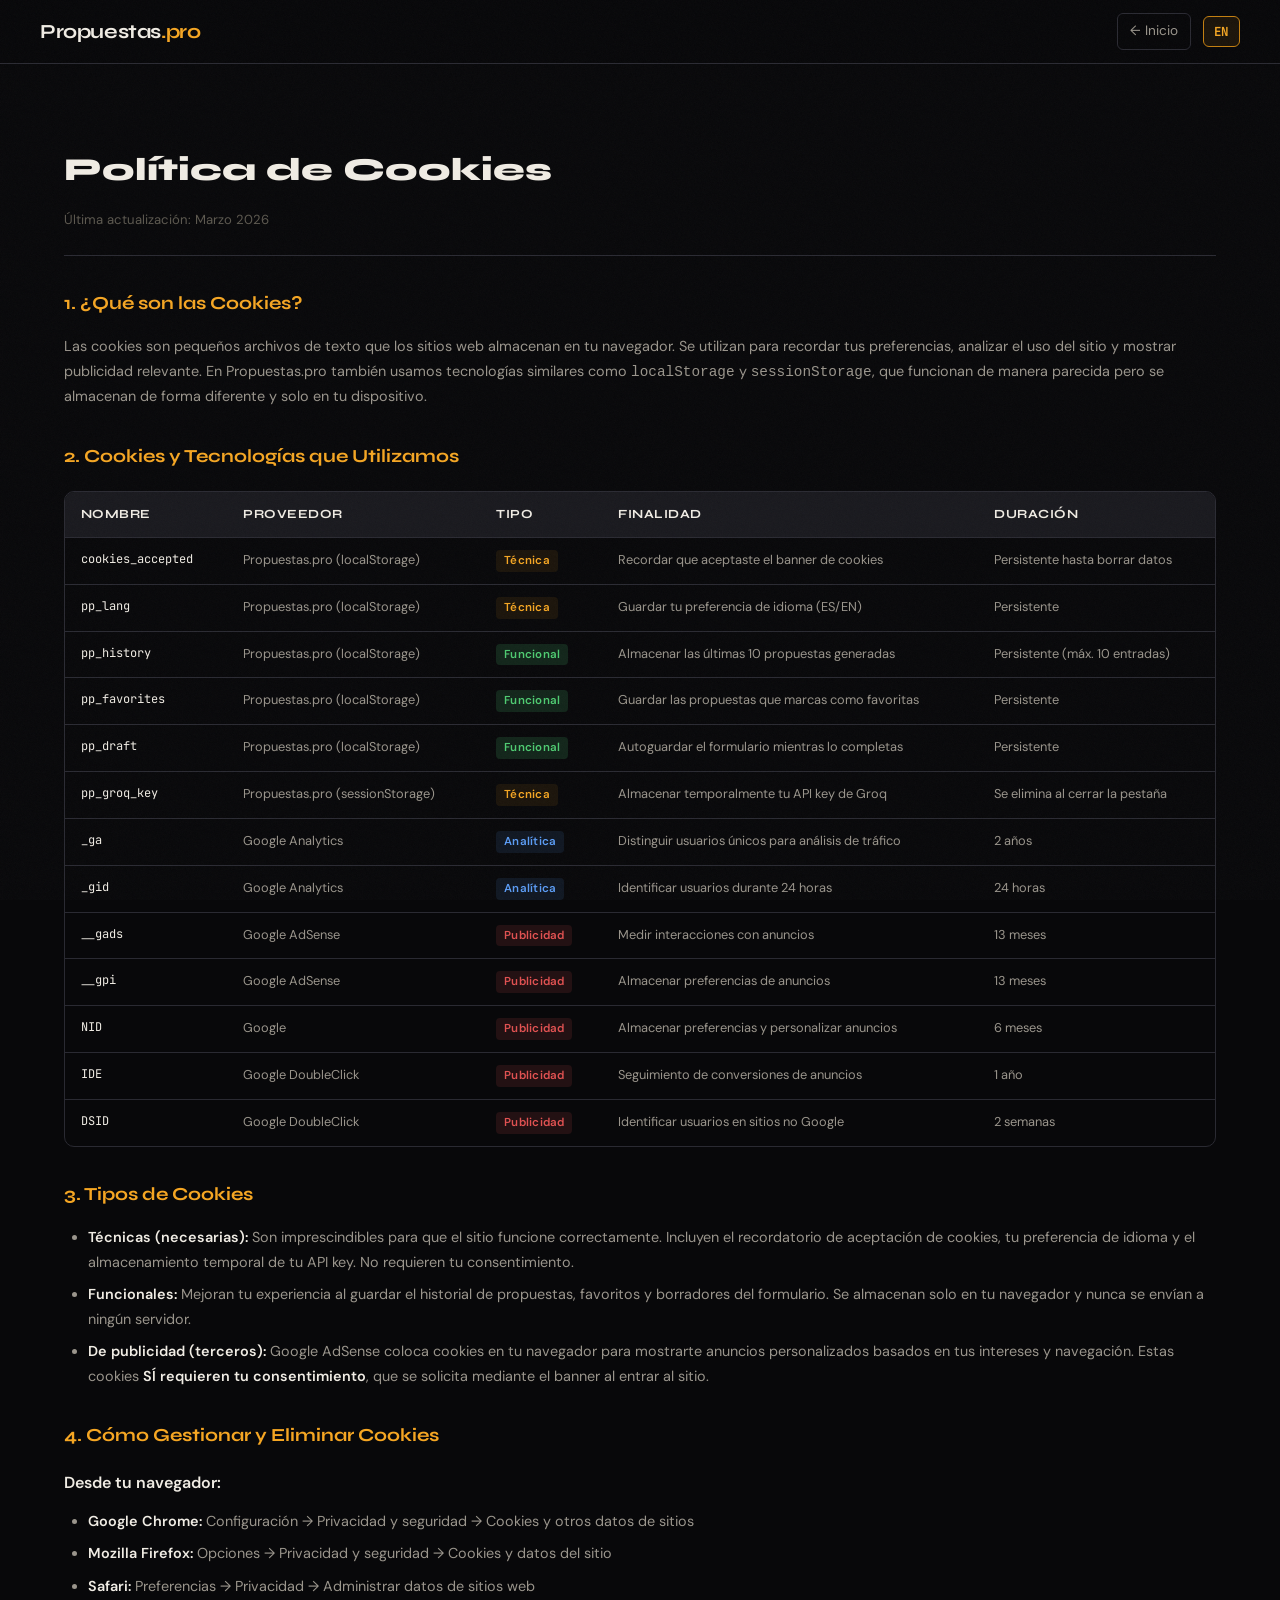
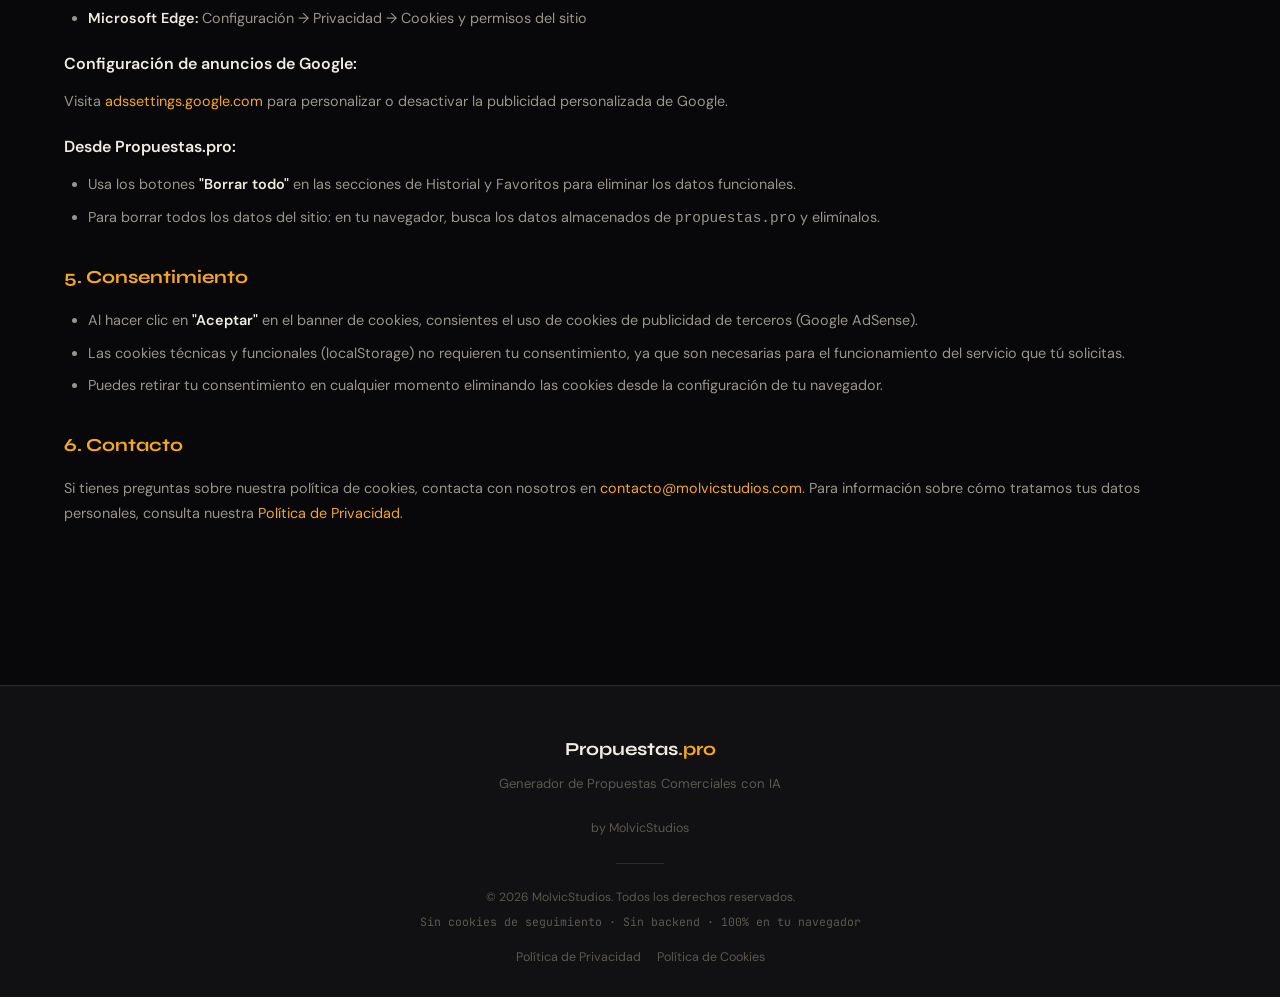
==== cookies.html @ a7666647 "feat: add AdSense, cookie banner, privacy & cookies pages - index.html: add cookie banner HTML + foo" ====
<!DOCTYPE html>
<html lang="es">
<head>
  <meta charset="UTF-8">
  <meta name="viewport" content="width=device-width, initial-scale=1.0">
  <title>Política de Cookies — Propuestas.pro</title>
  <meta name="description" content="Política de Cookies de Propuestas.pro. Información detallada sobre las cookies propias y de terceros que utilizamos.">
  <meta name="robots" content="noindex, follow">
  <meta name="google-adsense-account" content="ca-pub-1513893788851225">
  <link rel="canonical" href="https://propuestas.pro/cookies.html">

  <!-- Open Graph -->
  <meta property="og:type" content="website">
  <meta property="og:title" content="Política de Cookies — Propuestas.pro">
  <meta property="og:site_name" content="Propuestas.pro by MolvicStudios">

  <!-- Theme -->
  <meta name="theme-color" content="#08080a">

  <!-- Google Fonts -->
  <link rel="preconnect" href="https://fonts.googleapis.com">
  <link rel="preconnect" href="https://fonts.gstatic.com" crossorigin>
  <link href="https://fonts.googleapis.com/css2?family=Syne:wght@600;700;800&family=DM+Sans:wght@400;500;600;700&family=JetBrains+Mono:wght@400;500;700&display=swap" rel="stylesheet">

  <!-- Stylesheet (same as index.html) -->
  <link rel="stylesheet" href="css/styles.css">
</head>
<body>

  <!-- ── NAVBAR ─────────────────────────────────────────────────────────── -->
  <header>
    <nav class="navbar navbar--simple" role="navigation" aria-label="Navegación">
      <div class="navbar__inner">
        <a href="/" class="navbar__brand" aria-label="Propuestas.pro — Inicio">
          <span class="navbar__logo">Propuestas<span>.pro</span></span>
        </a>
        <div class="navbar__actions">
          <a href="index.html" class="btn-nav-home" id="nav-home-link">← Inicio</a>
          <button class="btn-lang" id="btn-lang-legal" onclick="toggleLang()">EN</button>
        </div>
      </div>
    </nav>
  </header>

  <!-- ── CONTENT ────────────────────────────────────────────────────────── -->
  <main>
    <div class="container">

      <!-- ═══ ESPAÑOL ═══════════════════════════════════════════════════ -->
      <section class="legal-page" id="content-es">

        <h1>Política de Cookies</h1>
        <p class="legal-updated">Última actualización: Marzo 2026</p>

        <h2>1. ¿Qué son las Cookies?</h2>
        <p>
          Las cookies son pequeños archivos de texto que los sitios web almacenan en tu navegador.
          Se utilizan para recordar tus preferencias, analizar el uso del sitio y mostrar publicidad relevante.
          En Propuestas.pro también usamos tecnologías similares como <code>localStorage</code> y <code>sessionStorage</code>,
          que funcionan de manera parecida pero se almacenan de forma diferente y solo en tu dispositivo.
        </p>

        <h2>2. Cookies y Tecnologías que Utilizamos</h2>

        <div class="legal-table-wrap">
          <table class="legal-table">
            <thead>
              <tr>
                <th>Nombre</th>
                <th>Proveedor</th>
                <th>Tipo</th>
                <th>Finalidad</th>
                <th>Duración</th>
              </tr>
            </thead>
            <tbody>
              <tr>
                <td>cookies_accepted</td>
                <td>Propuestas.pro (localStorage)</td>
                <td><span class="legal-badge technical">Técnica</span></td>
                <td>Recordar que aceptaste el banner de cookies</td>
                <td>Persistente hasta borrar datos</td>
              </tr>
              <tr>
                <td>pp_lang</td>
                <td>Propuestas.pro (localStorage)</td>
                <td><span class="legal-badge technical">Técnica</span></td>
                <td>Guardar tu preferencia de idioma (ES/EN)</td>
                <td>Persistente</td>
              </tr>
              <tr>
                <td>pp_history</td>
                <td>Propuestas.pro (localStorage)</td>
                <td><span class="legal-badge functional">Funcional</span></td>
                <td>Almacenar las últimas 10 propuestas generadas</td>
                <td>Persistente (máx. 10 entradas)</td>
              </tr>
              <tr>
                <td>pp_favorites</td>
                <td>Propuestas.pro (localStorage)</td>
                <td><span class="legal-badge functional">Funcional</span></td>
                <td>Guardar las propuestas que marcas como favoritas</td>
                <td>Persistente</td>
              </tr>
              <tr>
                <td>pp_draft</td>
                <td>Propuestas.pro (localStorage)</td>
                <td><span class="legal-badge functional">Funcional</span></td>
                <td>Autoguardar el formulario mientras lo completas</td>
                <td>Persistente</td>
              </tr>
              <tr>
                <td>pp_groq_key</td>
                <td>Propuestas.pro (sessionStorage)</td>
                <td><span class="legal-badge technical">Técnica</span></td>
                <td>Almacenar temporalmente tu API key de Groq</td>
                <td>Se elimina al cerrar la pestaña</td>
              </tr>
              <tr>
                <td>_ga</td>
                <td>Google Analytics</td>
                <td><span class="legal-badge analytics">Analítica</span></td>
                <td>Distinguir usuarios únicos para análisis de tráfico</td>
                <td>2 años</td>
              </tr>
              <tr>
                <td>_gid</td>
                <td>Google Analytics</td>
                <td><span class="legal-badge analytics">Analítica</span></td>
                <td>Identificar usuarios durante 24 horas</td>
                <td>24 horas</td>
              </tr>
              <tr>
                <td>__gads</td>
                <td>Google AdSense</td>
                <td><span class="legal-badge advertising">Publicidad</span></td>
                <td>Medir interacciones con anuncios</td>
                <td>13 meses</td>
              </tr>
              <tr>
                <td>__gpi</td>
                <td>Google AdSense</td>
                <td><span class="legal-badge advertising">Publicidad</span></td>
                <td>Almacenar preferencias de anuncios</td>
                <td>13 meses</td>
              </tr>
              <tr>
                <td>NID</td>
                <td>Google</td>
                <td><span class="legal-badge advertising">Publicidad</span></td>
                <td>Almacenar preferencias y personalizar anuncios</td>
                <td>6 meses</td>
              </tr>
              <tr>
                <td>IDE</td>
                <td>Google DoubleClick</td>
                <td><span class="legal-badge advertising">Publicidad</span></td>
                <td>Seguimiento de conversiones de anuncios</td>
                <td>1 año</td>
              </tr>
              <tr>
                <td>DSID</td>
                <td>Google DoubleClick</td>
                <td><span class="legal-badge advertising">Publicidad</span></td>
                <td>Identificar usuarios en sitios no Google</td>
                <td>2 semanas</td>
              </tr>
            </tbody>
          </table>
        </div>

        <h2>3. Tipos de Cookies</h2>
        <ul>
          <li>
            <strong>Técnicas (necesarias):</strong> Son imprescindibles para que el sitio funcione correctamente.
            Incluyen el recordatorio de aceptación de cookies, tu preferencia de idioma y el almacenamiento
            temporal de tu API key. No requieren tu consentimiento.
          </li>
          <li>
            <strong>Funcionales:</strong> Mejoran tu experiencia al guardar el historial de propuestas,
            favoritos y borradores del formulario. Se almacenan solo en tu navegador y nunca se envían a
            ningún servidor.
          </li>
          <li>
            <strong>De publicidad (terceros):</strong> Google AdSense coloca cookies en tu navegador para
            mostrarte anuncios personalizados basados en tus intereses y navegación.
            Estas cookies <strong>SÍ requieren tu consentimiento</strong>, que se solicita mediante el banner
            al entrar al sitio.
          </li>
        </ul>

        <h2>4. Cómo Gestionar y Eliminar Cookies</h2>

        <h3>Desde tu navegador:</h3>
        <ul>
          <li>
            <strong>Google Chrome:</strong>
            Configuración → Privacidad y seguridad → Cookies y otros datos de sitios
          </li>
          <li>
            <strong>Mozilla Firefox:</strong>
            Opciones → Privacidad y seguridad → Cookies y datos del sitio
          </li>
          <li>
            <strong>Safari:</strong>
            Preferencias → Privacidad → Administrar datos de sitios web
          </li>
          <li>
            <strong>Microsoft Edge:</strong>
            Configuración → Privacidad → Cookies y permisos del sitio
          </li>
        </ul>

        <h3>Configuración de anuncios de Google:</h3>
        <p>
          Visita <a href="https://adssettings.google.com" target="_blank" rel="noopener">adssettings.google.com</a>
          para personalizar o desactivar la publicidad personalizada de Google.
        </p>

        <h3>Desde Propuestas.pro:</h3>
        <ul>
          <li>
            Usa los botones <strong>"Borrar todo"</strong> en las secciones de Historial y Favoritos
            para eliminar los datos funcionales.
          </li>
          <li>
            Para borrar todos los datos del sitio: en tu navegador, busca los datos almacenados de
            <code>propuestas.pro</code> y elimínalos.
          </li>
        </ul>

        <h2>5. Consentimiento</h2>
        <ul>
          <li>
            Al hacer clic en <strong>"Aceptar"</strong> en el banner de cookies, consientes el uso de
            cookies de publicidad de terceros (Google AdSense).
          </li>
          <li>
            Las cookies técnicas y funcionales (localStorage) no requieren tu consentimiento, ya que son
            necesarias para el funcionamiento del servicio que tú solicitas.
          </li>
          <li>
            Puedes retirar tu consentimiento en cualquier momento eliminando las cookies desde la
            configuración de tu navegador.
          </li>
        </ul>

        <h2>6. Contacto</h2>
        <p>
          Si tienes preguntas sobre nuestra política de cookies, contacta con nosotros en
          <a href="mailto:contacto@molvicstudios.com">contacto@molvicstudios.com</a>.
          Para información sobre cómo tratamos tus datos personales, consulta nuestra
          <a href="privacy.html">Política de Privacidad</a>.
        </p>

      </section><!-- /#content-es -->


      <!-- ═══ ENGLISH ════════════════════════════════════════════════════ -->
      <section class="legal-page" id="content-en" style="display:none">

        <h1>Cookie Policy</h1>
        <p class="legal-updated">Last updated: March 2026</p>

        <h2>1. What are Cookies?</h2>
        <p>
          Cookies are small text files that websites store in your browser.
          They are used to remember your preferences, analyze site usage, and display relevant advertising.
          At Propuestas.pro we also use similar technologies such as <code>localStorage</code> and <code>sessionStorage</code>,
          which work similarly but are stored differently and only on your device.
        </p>

        <h2>2. Cookies and Technologies We Use</h2>

        <div class="legal-table-wrap">
          <table class="legal-table">
            <thead>
              <tr>
                <th>Name</th>
                <th>Provider</th>
                <th>Type</th>
                <th>Purpose</th>
                <th>Duration</th>
              </tr>
            </thead>
            <tbody>
              <tr>
                <td>cookies_accepted</td>
                <td>Propuestas.pro (localStorage)</td>
                <td><span class="legal-badge technical">Technical</span></td>
                <td>Remember that you accepted the cookie banner</td>
                <td>Persistent until data is cleared</td>
              </tr>
              <tr>
                <td>pp_lang</td>
                <td>Propuestas.pro (localStorage)</td>
                <td><span class="legal-badge technical">Technical</span></td>
                <td>Save your language preference (ES/EN)</td>
                <td>Persistent</td>
              </tr>
              <tr>
                <td>pp_history</td>
                <td>Propuestas.pro (localStorage)</td>
                <td><span class="legal-badge functional">Functional</span></td>
                <td>Store the last 10 generated proposals</td>
                <td>Persistent (max. 10 entries)</td>
              </tr>
              <tr>
                <td>pp_favorites</td>
                <td>Propuestas.pro (localStorage)</td>
                <td><span class="legal-badge functional">Functional</span></td>
                <td>Save proposals marked as favorites</td>
                <td>Persistent</td>
              </tr>
              <tr>
                <td>pp_draft</td>
                <td>Propuestas.pro (localStorage)</td>
                <td><span class="legal-badge functional">Functional</span></td>
                <td>Auto-save the form while you complete it</td>
                <td>Persistent</td>
              </tr>
              <tr>
                <td>pp_groq_key</td>
                <td>Propuestas.pro (sessionStorage)</td>
                <td><span class="legal-badge technical">Technical</span></td>
                <td>Temporarily store your Groq API key</td>
                <td>Deleted when tab is closed</td>
              </tr>
              <tr>
                <td>_ga</td>
                <td>Google Analytics</td>
                <td><span class="legal-badge analytics">Analytics</span></td>
                <td>Distinguish unique users for traffic analysis</td>
                <td>2 years</td>
              </tr>
              <tr>
                <td>_gid</td>
                <td>Google Analytics</td>
                <td><span class="legal-badge analytics">Analytics</span></td>
                <td>Identify users for 24 hours</td>
                <td>24 hours</td>
              </tr>
              <tr>
                <td>__gads</td>
                <td>Google AdSense</td>
                <td><span class="legal-badge advertising">Advertising</span></td>
                <td>Measure ad interactions</td>
                <td>13 months</td>
              </tr>
              <tr>
                <td>__gpi</td>
                <td>Google AdSense</td>
                <td><span class="legal-badge advertising">Advertising</span></td>
                <td>Store ad preferences</td>
                <td>13 months</td>
              </tr>
              <tr>
                <td>NID</td>
                <td>Google</td>
                <td><span class="legal-badge advertising">Advertising</span></td>
                <td>Store preferences and personalize ads</td>
                <td>6 months</td>
              </tr>
              <tr>
                <td>IDE</td>
                <td>Google DoubleClick</td>
                <td><span class="legal-badge advertising">Advertising</span></td>
                <td>Track ad conversions</td>
                <td>1 year</td>
              </tr>
              <tr>
                <td>DSID</td>
                <td>Google DoubleClick</td>
                <td><span class="legal-badge advertising">Advertising</span></td>
                <td>Identify users on non-Google sites</td>
                <td>2 weeks</td>
              </tr>
            </tbody>
          </table>
        </div>

        <h2>3. Types of Cookies</h2>
        <ul>
          <li>
            <strong>Technical (necessary):</strong> Essential for the site to function correctly.
            These include the cookie acceptance reminder, your language preference, and temporary
            storage of your API key. They do not require your consent.
          </li>
          <li>
            <strong>Functional:</strong> Improve your experience by saving proposal history, favorites,
            and form drafts. Stored only in your browser and never sent to any server.
          </li>
          <li>
            <strong>Advertising (third-party):</strong> Google AdSense places cookies in your browser to
            show you personalized ads based on your interests and browsing behavior.
            These cookies <strong>DO require your consent</strong>, which is requested via the banner
            when you enter the site.
          </li>
        </ul>

        <h2>4. How to Manage and Delete Cookies</h2>

        <h3>From your browser:</h3>
        <ul>
          <li>
            <strong>Google Chrome:</strong>
            Settings → Privacy and security → Cookies and other site data
          </li>
          <li>
            <strong>Mozilla Firefox:</strong>
            Options → Privacy &amp; Security → Cookies and Site Data
          </li>
          <li>
            <strong>Safari:</strong>
            Preferences → Privacy → Manage Website Data
          </li>
          <li>
            <strong>Microsoft Edge:</strong>
            Settings → Privacy → Cookies and site permissions
          </li>
        </ul>

        <h3>Google Ad Settings:</h3>
        <p>
          Visit <a href="https://adssettings.google.com" target="_blank" rel="noopener">adssettings.google.com</a>
          to customize or disable Google personalized advertising.
        </p>

        <h3>From Propuestas.pro:</h3>
        <ul>
          <li>
            Use the <strong>"Clear all"</strong> buttons in the History and Favorites sections
            to delete functional data.
          </li>
          <li>
            To delete all site data: in your browser, find the data stored for <code>propuestas.pro</code>
            and delete it.
          </li>
        </ul>

        <h2>5. Consent</h2>
        <ul>
          <li>
            By clicking <strong>"Accept"</strong> in the cookie banner, you consent to the use of
            third-party advertising cookies (Google AdSense).
          </li>
          <li>
            Technical and functional cookies (localStorage) do not require your consent, as they are
            necessary for the operation of the service you request.
          </li>
          <li>
            You can withdraw your consent at any time by deleting cookies from your browser settings.
          </li>
        </ul>

        <h2>6. Contact</h2>
        <p>
          If you have questions about our cookie policy, contact us at
          <a href="mailto:contacto@molvicstudios.com">contacto@molvicstudios.com</a>.
          For information about how we handle your personal data, see our
          <a href="privacy.html">Privacy Policy</a>.
        </p>

      </section><!-- /#content-en -->

    </div><!-- /.container -->
  </main>


  <!-- ── FOOTER ─────────────────────────────────────────────────────────── -->
  <footer role="contentinfo">
    <div class="footer__inner">
      <div class="footer__brand">Propuestas<span class="accent">.pro</span></div>
      <p class="footer__tagline" id="footer-tagline-legal"></p>
      <p style="font-size:.78rem;color:var(--text-muted);margin-bottom:var(--sp-6)">by MolvicStudios</p>
      <div class="footer__divider"></div>
      <p class="footer__rights" id="footer-rights-legal"></p>
      <p class="footer__disclaimer" id="footer-disclaimer-legal"></p>
      <nav class="footer__legal" aria-label="Legal">
        <a href="privacy.html">Política de Privacidad</a>
        <a href="cookies.html">Política de Cookies</a>
      </nav>
    </div>
  </footer>


  <!-- ── INLINE SCRIPT: language toggle ────────────────────────────────── -->
  <script>
    (function () {
      const LANG_KEY = 'pp_lang';
      let lang = localStorage.getItem(LANG_KEY) || 'es';

      const texts = {
        es: {
          btnLang:     'EN',
          navHome:     '← Inicio',
          tagline:     'Generador de Propuestas Comerciales con IA',
          rights:      '© 2026 MolvicStudios. Todos los derechos reservados.',
          disclaimer:  'Sin cookies de seguimiento · Sin backend · 100% en tu navegador',
          privacyLink: 'Política de Privacidad',
          cookiesLink: 'Política de Cookies'
        },
        en: {
          btnLang:     'ES',
          navHome:     '← Home',
          tagline:     'AI-Powered Business Proposal Generator',
          rights:      '© 2026 MolvicStudios. All rights reserved.',
          disclaimer:  'No tracking cookies · No backend · 100% in your browser',
          privacyLink: 'Privacy Policy',
          cookiesLink: 'Cookie Policy'
        }
      };

      function applyLang(l) {
        lang = l;
        localStorage.setItem(LANG_KEY, l);
        document.documentElement.lang = l;
        const T = texts[l];

        // Toggle visibility
        document.getElementById('content-es').style.display = (l === 'es') ? '' : 'none';
        document.getElementById('content-en').style.display = (l === 'en') ? '' : 'none';

        // UI text
        document.getElementById('btn-lang-legal').textContent = T.btnLang;
        document.getElementById('nav-home-link').textContent  = T.navHome;
        document.title = l === 'es'
          ? 'Política de Cookies — Propuestas.pro'
          : 'Cookie Policy — Propuestas.pro';

        // Footer
        var tagEl = document.getElementById('footer-tagline-legal');
        var rtsEl = document.getElementById('footer-rights-legal');
        var dscEl = document.getElementById('footer-disclaimer-legal');
        if (tagEl) tagEl.textContent = T.tagline;
        if (rtsEl) rtsEl.textContent = T.rights;
        if (dscEl) dscEl.textContent = T.disclaimer;

        // Footer legal links text
        var links = document.querySelectorAll('.footer__legal a');
        if (links[0]) links[0].textContent = T.privacyLink;
        if (links[1]) links[1].textContent = T.cookiesLink;
      }

      window.toggleLang = function () {
        applyLang(lang === 'es' ? 'en' : 'es');
      };

      // Init on load
      applyLang(lang);
    })();
  </script>

</body>
</html>
---- css/styles.css ----
/* ═══════════════════════════════════════════════════════════════════════════
   propuestas.pro — Complete Design System
   Dark Editorial Ejecutivo + Amber Accent
   by MolvicStudios
═══════════════════════════════════════════════════════════════════════════ */

/* ── 1. GOOGLE FONTS are loaded in <head> ── */

/* ── 2. CSS VARIABLES ─────────────────────────────────────────────────────── */
:root {
  /* Brand Colors */
  --bg-deep:        #08080a;
  --bg-surface:     #111114;
  --bg-elevated:    #19191e;
  --bg-hover:       #222228;
  --border:         #2a2a32;
  --border-light:   #3a3a44;
  --text-primary:   #f0ece4;
  --text-secondary: #9a958c;
  --text-muted:     #5c584f;
  --amber:          #f5a623;
  --amber-bright:   #ffbf44;
  --amber-dim:      #c47f10;
  --amber-glow:     rgba(245, 166, 35, 0.15);
  --amber-glow2:    rgba(245, 166, 35, 0.08);
  --red:            #e05252;
  --red-dim:        rgba(224, 82, 82, 0.12);
  --green:          #4ecb71;
  --green-dim:      rgba(78, 203, 113, 0.15);
  --blue:           #5b9cf5;

  /* Typography */
  --font-display:  'Syne', sans-serif;
  --font-body:     'DM Sans', sans-serif;
  --font-mono:     'JetBrains Mono', monospace;

  /* Spacing scale */
  --sp-1:  4px;
  --sp-2:  8px;
  --sp-3:  12px;
  --sp-4:  16px;
  --sp-5:  20px;
  --sp-6:  24px;
  --sp-8:  32px;
  --sp-10: 40px;
  --sp-12: 48px;
  --sp-16: 64px;
  --sp-20: 80px;
  --sp-24: 96px;

  /* Border radius */
  --r-sm:  6px;
  --r-md:  10px;
  --r-lg:  16px;
  --r-xl:  24px;
  --r-2xl: 32px;

  /* Transitions */
  --ease:   cubic-bezier(0.16, 1, 0.3, 1);
  --t-fast: 0.12s;
  --t-base: 0.2s;
  --t-slow: 0.4s;

  /* Shadows */
  --shadow-sm:  0 1px 3px rgba(0,0,0,0.4);
  --shadow-md:  0 4px 16px rgba(0,0,0,0.5);
  --shadow-lg:  0 8px 32px rgba(0,0,0,0.6);
  --shadow-amber: 0 0 20px rgba(245,166,35,0.2);

  /* Navbar height */
  --nav-h: 64px;
}

/* ── 3. RESET & BASE ──────────────────────────────────────────────────────── */
*, *::before, *::after {
  box-sizing: border-box;
  margin: 0;
  padding: 0;
}

html {
  scroll-behavior: smooth;
  font-size: 16px;
  height: 100%;
}

body {
  font-family: var(--font-body);
  background-color: var(--bg-deep);
  color: var(--text-primary);
  line-height: 1.65;
  -webkit-font-smoothing: antialiased;
  -moz-osx-font-smoothing: grayscale;
  min-height: 100vh;
  overflow-x: hidden;
}

a {
  color: var(--amber);
  text-decoration: none;
  transition: color var(--t-fast) var(--ease);
}
a:hover    { color: var(--amber-bright); text-decoration: underline; }
a:focus-visible { outline: 2px solid var(--amber); outline-offset: 3px; border-radius: 3px; }

img, svg { display: block; max-width: 100%; }

button {
  cursor: pointer;
  font-family: var(--font-body);
  border: none;
  background: none;
}

input, textarea, select {
  font-family: var(--font-body);
  font-size: 1rem;
}

::selection {
  background: var(--amber-glow);
  color: var(--amber-bright);
}

/* ── 4. GRAIN OVERLAY ─────────────────────────────────────────────────────── */
body::before {
  content: '';
  position: fixed;
  inset: 0;
  z-index: 9990;
  pointer-events: none;
  opacity: 0.035;
  background-image: url("data:image/svg+xml,%3Csvg viewBox='0 0 512 512' xmlns='http://www.w3.org/2000/svg'%3E%3Cfilter id='grain'%3E%3CfeTurbulence type='fractalNoise' baseFrequency='0.75' numOctaves='4' stitchTiles='stitch'/%3E%3C/filter%3E%3Crect width='100%25' height='100%25' filter='url(%23grain)'/%3E%3C/svg%3E");
  background-size: 180px 180px;
}

/* ── 5. CUSTOM SCROLLBAR ──────────────────────────────────────────────────── */
::-webkit-scrollbar         { width: 6px; height: 6px; }
::-webkit-scrollbar-track   { background: var(--bg-surface); }
::-webkit-scrollbar-thumb   { background: var(--border-light); border-radius: 3px; }
::-webkit-scrollbar-thumb:hover { background: var(--amber-dim); }

/* ── 6. ANIMATIONS ────────────────────────────────────────────────────────── */
@keyframes fadeUp {
  from { opacity: 0; transform: translateY(24px); }
  to   { opacity: 1; transform: translateY(0); }
}
@keyframes fadeIn {
  from { opacity: 0; }
  to   { opacity: 1; }
}
@keyframes slideInRight {
  from { transform: translateX(100%); opacity: 0; }
  to   { transform: translateX(0);    opacity: 1; }
}
@keyframes pulse {
  0%, 100% { opacity: 1; }
  50%       { opacity: 0.5; }
}
@keyframes amber-pulse {
  0%, 100% { box-shadow: 0 0 0 0 var(--amber-glow); }
  50%       { box-shadow: 0 0 20px 4px var(--amber-glow); }
}
@keyframes skeletonWave {
  0%   { background-position: 200% 0; }
  100% { background-position: -200% 0; }
}
@keyframes spin {
  from { transform: rotate(0deg); }
  to   { transform: rotate(360deg); }
}

.fade-up { animation: fadeUp var(--t-slow) var(--ease) both; }
.fade-up-1 { animation-delay: 0.05s; }
.fade-up-2 { animation-delay: 0.10s; }
.fade-up-3 { animation-delay: 0.15s; }
.fade-up-4 { animation-delay: 0.20s; }
.fade-up-5 { animation-delay: 0.25s; }
.fade-up-6 { animation-delay: 0.30s; }

/* ── 7. UTILITIES ─────────────────────────────────────────────────────────── */
.hidden { display: none !important; }
.sr-only {
  position: absolute;
  width: 1px; height: 1px;
  padding: 0; margin: -1px;
  overflow: hidden;
  clip: rect(0,0,0,0);
  white-space: nowrap;
  border-width: 0;
}

/* ── 8. NAVBAR ────────────────────────────────────────────────────────────── */
.navbar {
  position: fixed;
  top: 0; left: 0; right: 0;
  z-index: 1000;
  height: var(--nav-h);
  background: rgba(8, 8, 10, 0.85);
  backdrop-filter: blur(16px) saturate(180%);
  -webkit-backdrop-filter: blur(16px) saturate(180%);
  border-bottom: 1px solid var(--border);
  display: flex;
  align-items: center;
  padding: 0 var(--sp-6);
}

.navbar__inner {
  display: flex;
  align-items: center;
  justify-content: space-between;
  width: 100%;
  max-width: 1200px;
  margin: 0 auto;
}

.navbar__brand {
  display: flex;
  align-items: baseline;
  gap: var(--sp-2);
  text-decoration: none;
  color: var(--text-primary);
}
.navbar__brand:hover { text-decoration: none; color: var(--text-primary); }

.navbar__logo {
  font-family: var(--font-display);
  font-size: 1.25rem;
  font-weight: 700;
  color: var(--text-primary);
  letter-spacing: -0.02em;
}
.navbar__logo span { color: var(--amber); }

.navbar__by {
  font-size: 0.72rem;
  color: var(--text-muted);
  font-family: var(--font-mono);
  letter-spacing: 0.02em;
}

.navbar__actions {
  display: flex;
  align-items: center;
  gap: var(--sp-2);
}

.btn-nav {
  display: flex;
  align-items: center;
  gap: 6px;
  padding: 6px 12px;
  font-size: 0.82rem;
  font-weight: 500;
  color: var(--text-secondary);
  background: transparent;
  border: 1px solid var(--border);
  border-radius: var(--r-md);
  transition: all var(--t-fast) var(--ease);
}
.btn-nav:hover {
  color: var(--text-primary);
  border-color: var(--border-light);
  background: var(--bg-elevated);
}
.btn-nav:active { transform: scale(0.97); }

.btn-lang {
  padding: 6px 10px;
  font-size: 0.78rem;
  font-weight: 700;
  font-family: var(--font-mono);
  color: var(--amber);
  background: var(--amber-glow2);
  border: 1px solid var(--amber-dim);
  border-radius: var(--r-sm);
  transition: all var(--t-fast) var(--ease);
  letter-spacing: 0.04em;
}
.btn-lang:hover {
  background: var(--amber-glow);
  border-color: var(--amber);
  color: var(--amber-bright);
}

/* ── 9. LAYOUT ────────────────────────────────────────────────────────────── */
main {
  padding-top: calc(var(--nav-h) + var(--sp-10));
  min-height: calc(100vh - var(--nav-h));
}

.container {
  width: 100%;
  max-width: 1200px;
  margin: 0 auto;
  padding: 0 var(--sp-6);
}

section { margin-bottom: var(--sp-16); }

/* ── 10. HERO ─────────────────────────────────────────────────────────────── */
#hero {
  text-align: center;
  padding: var(--sp-16) 0 var(--sp-12);
}

.hero__badge {
  display: inline-flex;
  align-items: center;
  gap: var(--sp-2);
  padding: 5px 14px;
  font-size: 0.75rem;
  font-family: var(--font-mono);
  font-weight: 500;
  color: var(--amber);
  background: var(--amber-glow2);
  border: 1px solid rgba(245,166,35,0.25);
  border-radius: 100px;
  letter-spacing: 0.04em;
  margin-bottom: var(--sp-6);
  animation: fadeUp var(--t-slow) var(--ease) both;
}

.hero__title {
  font-family: var(--font-display);
  font-size: clamp(2.6rem, 6vw, 4.5rem);
  font-weight: 800;
  line-height: 1.08;
  letter-spacing: -0.03em;
  color: var(--text-primary);
  margin-bottom: var(--sp-4);
  animation: fadeUp var(--t-slow) var(--ease) 0.06s both;
}

.hero__title .accent { color: var(--amber); }

.hero__tagline {
  font-family: var(--font-mono);
  font-size: 0.82rem;
  color: var(--amber-dim);
  letter-spacing: 0.08em;
  text-transform: uppercase;
  margin-bottom: var(--sp-5);
  animation: fadeUp var(--t-slow) var(--ease) 0.1s both;
}

.hero__desc {
  font-size: 1.05rem;
  color: var(--text-secondary);
  max-width: 580px;
  margin: 0 auto;
  animation: fadeUp var(--t-slow) var(--ease) 0.14s both;
}

/* ── 11. MODE SELECTOR ────────────────────────────────────────────────────── */
#mode-section {
  animation: fadeUp var(--t-slow) var(--ease) 0.18s both;
}

.section-heading {
  font-family: var(--font-display);
  font-size: 1.1rem;
  font-weight: 600;
  color: var(--text-secondary);
  text-align: center;
  margin-bottom: var(--sp-6);
  letter-spacing: 0.01em;
}

.mode-cards {
  display: grid;
  grid-template-columns: 1fr 1fr;
  gap: var(--sp-4);
  max-width: 720px;
  margin: 0 auto var(--sp-6);
}

.mode-card {
  position: relative;
  padding: var(--sp-6);
  background: var(--bg-surface);
  border: 2px solid var(--border);
  border-radius: var(--r-lg);
  cursor: pointer;
  transition: all var(--t-base) var(--ease);
  overflow: hidden;
}
.mode-card::before {
  content: '';
  position: absolute;
  inset: 0;
  border-radius: var(--r-lg);
  background: var(--amber-glow2);
  opacity: 0;
  transition: opacity var(--t-base);
}
.mode-card:hover {
  border-color: var(--border-light);
  transform: translateY(-2px);
  box-shadow: var(--shadow-md);
}
.mode-card.active {
  border-color: var(--amber);
  box-shadow: var(--shadow-amber);
  background: var(--bg-elevated);
}
.mode-card.active::before { opacity: 1; }

.mode-card__tag {
  display: inline-block;
  padding: 3px 8px;
  font-size: 0.7rem;
  font-family: var(--font-mono);
  font-weight: 700;
  letter-spacing: 0.06em;
  text-transform: uppercase;
  color: var(--amber);
  background: var(--amber-glow2);
  border: 1px solid rgba(245,166,35,0.3);
  border-radius: 4px;
  margin-bottom: var(--sp-3);
}

.mode-card__title {
  font-family: var(--font-display);
  font-size: 1.25rem;
  font-weight: 700;
  color: var(--text-primary);
  margin-bottom: var(--sp-2);
}

.mode-card__desc {
  font-size: 0.88rem;
  color: var(--text-secondary);
  line-height: 1.5;
}

.mode-card__active-badge {
  display: none;
  margin-top: var(--sp-3);
  font-size: 0.78rem;
  font-family: var(--font-mono);
  color: var(--green);
}
.mode-card.active .mode-card__active-badge { display: block; }

/* API Key Panel */
#api-panel {
  max-width: 720px;
  margin: 0 auto var(--sp-8);
  padding: var(--sp-6);
  background: var(--bg-surface);
  border: 1px solid var(--border);
  border-radius: var(--r-lg);
  animation: fadeUp var(--t-slow) var(--ease) both;
}

.api-panel__heading {
  font-family: var(--font-display);
  font-size: 1rem;
  font-weight: 700;
  color: var(--text-primary);
  margin-bottom: var(--sp-4);
  display: flex;
  align-items: center;
  gap: var(--sp-2);
}
.api-panel__heading::before {
  content: '⚡';
  font-size: 1rem;
}

.api-key-row {
  display: flex;
  gap: var(--sp-2);
  margin-bottom: var(--sp-3);
}

.api-key-input {
  flex: 1;
  padding: 10px 14px;
  background: var(--bg-elevated);
  border: 1px solid var(--border-light);
  border-radius: var(--r-md);
  color: var(--text-primary);
  font-family: var(--font-mono);
  font-size: 0.88rem;
  transition: border-color var(--t-fast);
}
.api-key-input::placeholder { color: var(--text-muted); }
.api-key-input:focus {
  outline: none;
  border-color: var(--amber);
  box-shadow: 0 0 0 3px var(--amber-glow2);
}

.btn-save-key {
  padding: 10px 18px;
  background: var(--amber);
  color: #08080a;
  font-weight: 700;
  font-size: 0.85rem;
  border-radius: var(--r-md);
  transition: all var(--t-fast) var(--ease);
  white-space: nowrap;
}
.btn-save-key:hover {
  background: var(--amber-bright);
  transform: translateY(-1px);
}
.btn-save-key:active { transform: scale(0.97); }

.api-key-note {
  font-size: 0.78rem;
  color: var(--text-muted);
  margin-bottom: var(--sp-3);
}

.api-key-link {
  display: inline-block;
  font-size: 0.82rem;
  color: var(--amber);
  font-weight: 600;
  margin-bottom: var(--sp-4);
}

.model-select-row {
  display: flex;
  align-items: center;
  gap: var(--sp-3);
  margin-bottom: var(--sp-4);
}

.model-select-label {
  font-size: 0.82rem;
  color: var(--text-secondary);
  font-weight: 500;
  white-space: nowrap;
}

.model-select {
  flex: 1;
  padding: 8px 12px;
  background: var(--bg-elevated);
  border: 1px solid var(--border-light);
  border-radius: var(--r-md);
  color: var(--text-primary);
  font-size: 0.85rem;
  cursor: pointer;
}
.model-select:focus {
  outline: none;
  border-color: var(--amber);
}
.model-select option { background: var(--bg-elevated); }

/* Groq FAQ Accordion */
.groq-faq {
  border: 1px solid var(--border);
  border-radius: var(--r-md);
  overflow: hidden;
}

.groq-faq__toggle {
  width: 100%;
  display: flex;
  align-items: center;
  justify-content: space-between;
  padding: 12px 16px;
  background: var(--bg-elevated);
  color: var(--text-secondary);
  font-size: 0.85rem;
  font-weight: 600;
  text-align: left;
  transition: all var(--t-fast);
}
.groq-faq__toggle:hover { background: var(--bg-hover); color: var(--text-primary); }
.groq-faq__caret {
  transition: transform var(--t-fast);
  font-size: 0.7rem;
  color: var(--amber);
}
.groq-faq.open .groq-faq__caret { transform: rotate(180deg); }

.groq-faq__body {
  display: none;
  padding: var(--sp-4);
  background: var(--bg-surface);
}
.groq-faq.open .groq-faq__body { display: block; }

.groq-faq__steps {
  list-style: none;
  display: flex;
  flex-direction: column;
  gap: var(--sp-3);
}

.groq-faq__step {
  display: flex;
  gap: var(--sp-3);
  align-items: flex-start;
}

.groq-faq__step-n {
  width: 24px;
  height: 24px;
  min-width: 24px;
  background: var(--amber);
  color: #08080a;
  font-size: 0.75rem;
  font-weight: 700;
  font-family: var(--font-mono);
  border-radius: 50%;
  display: flex;
  align-items: center;
  justify-content: center;
}

.groq-faq__step-text {
  font-size: 0.85rem;
  color: var(--text-secondary);
  padding-top: 3px;
}

/* ── 12. WIZARD ───────────────────────────────────────────────────────────── */
#wizard-section {
  max-width: 1200px;
  margin: 0 auto var(--sp-16);
  padding: 0 var(--sp-6);
  animation: fadeUp var(--t-slow) var(--ease) 0.2s both;
}

/* Progress Bar */
.wizard-progress {
  margin-bottom: var(--sp-8);
}

.wizard-steps-bar {
  display: flex;
  align-items: center;
  justify-content: center;
  gap: 0;
  max-width: 600px;
  margin: 0 auto var(--sp-3);
}

.step-dot {
  display: flex;
  align-items: center;
  gap: 0;
}

.step-dot__num {
  width: 36px;
  height: 36px;
  border-radius: 50%;
  display: flex;
  align-items: center;
  justify-content: center;
  font-family: var(--font-mono);
  font-size: 0.85rem;
  font-weight: 700;
  border: 2px solid var(--border-light);
  background: var(--bg-elevated);
  color: var(--text-muted);
  transition: all var(--t-base) var(--ease);
  position: relative;
  z-index: 1;
}
.step-dot.active   .step-dot__num { border-color: var(--amber); background: var(--amber); color: #08080a; box-shadow: var(--shadow-amber); }
.step-dot.done     .step-dot__num { border-color: var(--green); background: var(--green-dim); color: var(--green); }

.step-dot__connector {
  width: 80px;
  height: 2px;
  background: var(--border);
  transition: background var(--t-base);
}
.step-dot.done + .step-dot__connector,
.step-dot.done .step-dot__connector { background: var(--green); }

.step-dot__label {
  display: none; /* shown only on desktop */
}

.wizard-step-label {
  display: flex;
  justify-content: center;
  gap: var(--sp-2);
}
.step-label-item {
  font-size: 0.75rem;
  color: var(--text-muted);
  font-weight: 500;
  min-width: 80px;
  text-align: center;
  transition: color var(--t-fast);
}
.step-label-item.active { color: var(--amber); font-weight: 700; }
.step-label-item.done   { color: var(--green); }

/* Wizard Main Layout */
.wizard-main {
  display: grid;
  grid-template-columns: 1fr;
  gap: var(--sp-8);
}

@media (min-width: 1024px) {
  .wizard-main {
    grid-template-columns: 1fr 1fr;
    align-items: start;
  }
}

/* Wizard Form Panel */
.wizard-form-panel {
  background: var(--bg-surface);
  border: 1px solid var(--border);
  border-radius: var(--r-xl);
  overflow: hidden;
}

.wizard-step {
  padding: var(--sp-8);
  display: none;
}
.wizard-step.active { display: block; }

.wizard-step__heading {
  font-family: var(--font-display);
  font-size: 1.5rem;
  font-weight: 700;
  color: var(--text-primary);
  margin-bottom: var(--sp-6);
  display: flex;
  align-items: center;
  gap: var(--sp-3);
}
.wizard-step__heading::before {
  content: attr(data-step);
  width: 32px;
  height: 32px;
  min-width: 32px;
  background: var(--amber);
  color: #08080a;
  font-size: 0.85rem;
  font-weight: 800;
  font-family: var(--font-mono);
  border-radius: 50%;
  display: flex;
  align-items: center;
  justify-content: center;
}

/* Form fields */
.form-group {
  margin-bottom: var(--sp-5);
}

.form-label {
  display: block;
  font-size: 0.85rem;
  font-weight: 600;
  color: var(--text-secondary);
  margin-bottom: var(--sp-2);
  letter-spacing: 0.01em;
}

.form-input,
.form-textarea,
.form-select {
  width: 100%;
  padding: 11px 14px;
  background: var(--bg-elevated);
  border: 1px solid var(--border-light);
  border-radius: var(--r-md);
  color: var(--text-primary);
  font-size: 0.95rem;
  transition: border-color var(--t-fast), box-shadow var(--t-fast);
}
.form-input::placeholder,
.form-textarea::placeholder { color: var(--text-muted); font-size: 0.88rem; }
.form-input:focus,
.form-textarea:focus,
.form-select:focus {
  outline: none;
  border-color: var(--amber);
  box-shadow: 0 0 0 3px var(--amber-glow2);
}
.form-input.error,
.form-textarea.error,
.form-select.error {
  border-color: var(--red);
  box-shadow: 0 0 0 3px var(--red-dim);
}

.form-textarea {
  resize: vertical;
  min-height: 100px;
  line-height: 1.55;
}

.form-select {
  cursor: pointer;
  appearance: none;
  background-image: url("data:image/svg+xml,%3Csvg xmlns='http://www.w3.org/2000/svg' viewBox='0 0 16 16'%3E%3Cpath fill='%239a958c' d='M4 6l4 4 4-4'/%3E%3C/svg%3E");
  background-repeat: no-repeat;
  background-position: right 12px center;
  background-size: 16px;
  padding-right: 36px;
}
.form-select option { background: var(--bg-elevated); color: var(--text-primary); }

.char-counter {
  display: flex;
  justify-content: flex-end;
  font-size: 0.72rem;
  color: var(--text-muted);
  font-family: var(--font-mono);
  margin-top: 4px;
}
.char-counter.near   { color: var(--amber); }
.char-counter.at-max { color: var(--red); }

.form-error {
  display: none;
  font-size: 0.78rem;
  color: var(--red);
  margin-top: 4px;
}
.form-group.has-error .form-error { display: block; }

/* Currency + price row */
.price-row {
  display: grid;
  grid-template-columns: auto 1fr;
  gap: var(--sp-2);
}

/* Tone toggles */
.toggle-group {
  display: flex;
  flex-wrap: wrap;
  gap: var(--sp-2);
}

.toggle-btn {
  padding: 8px 16px;
  font-size: 0.85rem;
  font-weight: 600;
  color: var(--text-secondary);
  background: var(--bg-elevated);
  border: 1px solid var(--border-light);
  border-radius: var(--r-md);
  transition: all var(--t-fast) var(--ease);
}
.toggle-btn:hover {
  color: var(--text-primary);
  border-color: var(--amber);
}
.toggle-btn.active {
  color: #08080a;
  background: var(--amber);
  border-color: var(--amber);
  font-weight: 700;
}
.toggle-btn:active { transform: scale(0.97); }

/* Language toggle */
.lang-toggle-group {
  display: flex;
  gap: var(--sp-2);
  align-items: center;
}

/* Checkboxes */
.checkbox-group {
  display: flex;
  flex-direction: column;
  gap: var(--sp-3);
}

.checkbox-item {
  display: flex;
  align-items: center;
  gap: 10px;
  cursor: pointer;
}

.checkbox-item input[type="checkbox"] {
  width: 18px;
  height: 18px;
  accent-color: var(--amber);
  cursor: pointer;
}

.checkbox-item__label {
  font-size: 0.9rem;
  color: var(--text-secondary);
  transition: color var(--t-fast);
}
.checkbox-item:hover .checkbox-item__label { color: var(--text-primary); }

/* Wizard Navigation */
.wizard-nav {
  display: flex;
  align-items: center;
  justify-content: space-between;
  padding: var(--sp-5) var(--sp-8);
  border-top: 1px solid var(--border);
  background: var(--bg-surface);
  border-radius: 0 0 var(--r-xl) var(--r-xl);
}

.btn-prev {
  padding: 10px 20px;
  font-size: 0.9rem;
  font-weight: 600;
  color: var(--text-secondary);
  background: var(--bg-elevated);
  border: 1px solid var(--border-light);
  border-radius: var(--r-md);
  transition: all var(--t-fast) var(--ease);
}
.btn-prev:hover {
  color: var(--text-primary);
  border-color: var(--border-light);
  background: var(--bg-hover);
}
.btn-prev:disabled {
  opacity: 0.35;
  cursor: not-allowed;
}

.btn-next,
.btn-generate {
  padding: 11px 28px;
  font-size: 0.95rem;
  font-weight: 700;
  color: #08080a;
  background: var(--amber);
  border-radius: var(--r-md);
  transition: all var(--t-fast) var(--ease);
  border: 2px solid transparent;
}
.btn-next:hover,
.btn-generate:hover {
  background: var(--amber-bright);
  transform: translateY(-1px);
  box-shadow: var(--shadow-amber);
}
.btn-generate {
  padding: 13px 32px;
  font-size: 1rem;
  animation: amber-pulse 2s ease infinite;
}
.btn-generate:hover { animation: none; }
.btn-next:active,
.btn-generate:active { transform: scale(0.97); }

.wizard-step-info {
  font-size: 0.78rem;
  font-family: var(--font-mono);
  color: var(--text-muted);
}

/* Draft saved toast */
.draft-toast {
  position: fixed;
  bottom: 24px;
  left: 50%;
  transform: translateX(-50%) translateY(80px);
  background: var(--bg-elevated);
  border: 1px solid var(--green);
  color: var(--green);
  font-size: 0.82rem;
  font-family: var(--font-mono);
  padding: 8px 16px;
  border-radius: var(--r-md);
  z-index: 2000;
  transition: transform var(--t-base) var(--ease), opacity var(--t-base);
  opacity: 0;
  pointer-events: none;
}
.draft-toast.show {
  transform: translateX(-50%) translateY(0);
  opacity: 1;
}

/* ── 13. LIVE PREVIEW PANEL ───────────────────────────────────────────────── */
.live-preview-panel {
  background: var(--bg-surface);
  border: 1px solid var(--border);
  border-radius: var(--r-xl);
  overflow: hidden;
  position: sticky;
  top: calc(var(--nav-h) + var(--sp-6));
  max-height: calc(100vh - var(--nav-h) - var(--sp-12));
  display: flex;
  flex-direction: column;
}

.live-preview-panel__header {
  display: flex;
  align-items: center;
  justify-content: space-between;
  padding: var(--sp-5) var(--sp-6);
  border-bottom: 1px solid var(--border);
  background: var(--bg-elevated);
  flex-shrink: 0;
}

.live-preview-panel__title {
  font-family: var(--font-mono);
  font-size: 0.78rem;
  font-weight: 700;
  color: var(--amber);
  letter-spacing: 0.05em;
  text-transform: uppercase;
}

.live-preview-dot {
  width: 8px;
  height: 8px;
  border-radius: 50%;
  background: var(--amber);
  animation: pulse 2s ease infinite;
}

.live-preview-content {
  flex: 1;
  overflow-y: auto;
  padding: var(--sp-5);
}

.live-preview-pre {
  font-family: var(--font-mono);
  font-size: 0.72rem;
  color: var(--text-secondary);
  white-space: pre;
  overflow-x: auto;
  line-height: 1.55;
}

.live-preview-empty {
  font-size: 0.85rem;
  color: var(--text-muted);
  text-align: center;
  padding: var(--sp-8) var(--sp-4);
  line-height: 1.6;
}

/* ── 14. RESULT PANEL ─────────────────────────────────────────────────────── */
#result-section {
  max-width: 900px;
  margin: 0 auto var(--sp-16);
  padding: 0 var(--sp-6);
}

.result-panel {
  background: var(--bg-surface);
  border: 1px solid var(--border);
  border-radius: var(--r-xl);
  overflow: hidden;
  animation: fadeUp var(--t-slow) var(--ease) both;
}

.result-panel__header {
  display: flex;
  align-items: center;
  justify-content: space-between;
  flex-wrap: wrap;
  gap: var(--sp-3);
  padding: var(--sp-6);
  border-bottom: 1px solid var(--border);
  background: var(--bg-elevated);
}

.result-panel__title {
  font-family: var(--font-display);
  font-size: 1.25rem;
  font-weight: 700;
  color: var(--text-primary);
}

.result-panel__header-right {
  display: flex;
  align-items: center;
  gap: var(--sp-2);
}

.result-badge {
  display: inline-flex;
  align-items: center;
  gap: 6px;
  padding: 5px 12px;
  font-size: 0.75rem;
  font-family: var(--font-mono);
  font-weight: 700;
  border-radius: var(--r-md);
  letter-spacing: 0.03em;
}
.result-badge.online {
  color: var(--amber);
  background: var(--amber-glow2);
  border: 1px solid rgba(245,166,35,0.3);
}
.result-badge.offline {
  color: var(--blue);
  background: rgba(91,156,245,0.1);
  border: 1px solid rgba(91,156,245,0.25);
}

.btn-favorite {
  width: 36px;
  height: 36px;
  display: flex;
  align-items: center;
  justify-content: center;
  font-size: 1.1rem;
  color: var(--text-muted);
  background: var(--bg-elevated);
  border: 1px solid var(--border);
  border-radius: var(--r-md);
  transition: all var(--t-fast) var(--ease);
}
.btn-favorite:hover { color: var(--amber); border-color: var(--amber); }
.btn-favorite.active { color: var(--amber); background: var(--amber-glow2); border-color: var(--amber); }

/* Result actions */
.result-actions {
  display: flex;
  flex-wrap: wrap;
  gap: var(--sp-2);
  padding: var(--sp-4) var(--sp-6);
  border-bottom: 1px solid var(--border);
  background: var(--bg-surface);
}

.btn-action {
  display: flex;
  align-items: center;
  gap: 6px;
  padding: 8px 16px;
  font-size: 0.85rem;
  font-weight: 600;
  color: var(--text-secondary);
  background: var(--bg-elevated);
  border: 1px solid var(--border-light);
  border-radius: var(--r-md);
  transition: all var(--t-fast) var(--ease);
}
.btn-action:hover {
  color: var(--text-primary);
  border-color: var(--amber);
  background: var(--bg-hover);
}
.btn-action:active { transform: scale(0.97); }
.btn-action.primary {
  color: #08080a;
  background: var(--amber);
  border-color: var(--amber);
}
.btn-action.primary:hover { background: var(--amber-bright); }

/* Variants row */
.result-variants {
  display: flex;
  align-items: center;
  flex-wrap: wrap;
  gap: var(--sp-2);
  padding: var(--sp-3) var(--sp-6);
  border-bottom: 1px solid var(--border);
  background: var(--bg-surface);
}

.variants-label {
  font-size: 0.78rem;
  font-weight: 600;
  color: var(--text-muted);
  font-family: var(--font-mono);
  white-space: nowrap;
}

.variant-chip {
  padding: 5px 12px;
  font-size: 0.78rem;
  font-weight: 600;
  color: var(--amber);
  background: var(--amber-glow2);
  border: 1px solid rgba(245,166,35,0.25);
  border-radius: 100px;
  transition: all var(--t-fast) var(--ease);
}
.variant-chip:hover {
  background: var(--amber-glow);
  border-color: var(--amber);
  transform: translateY(-1px);
}
.variant-chip:active { transform: scale(0.97); }

/* Proposal content */
.result-content-wrap {
  padding: var(--sp-6);
  background: var(--bg-deep);
}

.proposal-pre {
  font-family: var(--font-mono);
  font-size: 0.8rem;
  line-height: 1.65;
  color: var(--text-primary);
  white-space: pre;
  overflow-x: auto;
  padding: var(--sp-6);
  background: var(--bg-surface);
  border: 1px solid var(--border);
  border-radius: var(--r-lg);
  box-shadow: var(--shadow-sm);
}

/* ── 15. SKELETON LOADER ──────────────────────────────────────────────────── */
.skeleton-loader {
  padding: var(--sp-6);
  background: var(--bg-surface);
  border: 1px solid var(--border);
  border-radius: var(--r-lg);
}

.skeleton-line {
  height: 12px;
  border-radius: 4px;
  background: linear-gradient(
    90deg,
    var(--bg-elevated) 25%,
    var(--bg-hover)    50%,
    var(--bg-elevated) 75%
  );
  background-size: 200% 100%;
  animation: skeletonWave 1.5s ease infinite;
  margin-bottom: 10px;
}
.skeleton-line:nth-child(1) { width: 45%; }
.skeleton-line:nth-child(2) { width: 100%; }
.skeleton-line:nth-child(3) { width: 90%; }
.skeleton-line:nth-child(4) { width: 95%; }
.skeleton-line:nth-child(5) { width: 75%; }
.skeleton-line:nth-child(6) { width: 30%; height: 24px; background: var(--amber-glow2); animation: none; margin-top: 8px; }
.skeleton-line:nth-child(7) { width: 100%; }
.skeleton-line:nth-child(8) { width: 88%; }
.skeleton-line:nth-child(9) { width: 93%; }

.skeleton-loader__title {
  font-family: var(--font-mono);
  font-size: 0.82rem;
  color: var(--amber);
  margin-bottom: var(--sp-4);
  display: flex;
  align-items: center;
  gap: var(--sp-2);
}
.skeleton-spinner {
  width: 14px;
  height: 14px;
  border: 2px solid var(--amber-glow);
  border-top-color: var(--amber);
  border-radius: 50%;
  animation: spin 0.8s linear infinite;
}

/* ── 16. SIDE PANELS (History & Favorites) ────────────────────────────────── */
.side-panel {
  position: fixed;
  top: 0;
  right: 0;
  width: 400px;
  max-width: 95vw;
  height: 100vh;
  background: var(--bg-surface);
  border-left: 1px solid var(--border);
  z-index: 1100;
  display: flex;
  flex-direction: column;
  transform: translateX(100%);
  transition: transform var(--t-slow) var(--ease);
  box-shadow: -8px 0 40px rgba(0,0,0,0.5);
}
.side-panel.open { transform: translateX(0); }

.side-panel__header {
  display: flex;
  align-items: center;
  justify-content: space-between;
  padding: var(--sp-5) var(--sp-6);
  border-bottom: 1px solid var(--border);
  flex-shrink: 0;
  background: var(--bg-elevated);
}

.side-panel__title {
  font-family: var(--font-display);
  font-size: 1rem;
  font-weight: 700;
  color: var(--text-primary);
}

.btn-panel-close {
  width: 32px;
  height: 32px;
  display: flex;
  align-items: center;
  justify-content: center;
  font-size: 1rem;
  color: var(--text-muted);
  background: var(--bg-elevated);
  border: 1px solid var(--border);
  border-radius: var(--r-md);
  transition: all var(--t-fast);
}
.btn-panel-close:hover { color: var(--text-primary); border-color: var(--border-light); }

.side-panel__list {
  flex: 1;
  overflow-y: auto;
  padding: var(--sp-4);
  display: flex;
  flex-direction: column;
  gap: var(--sp-3);
}

.panel-empty {
  text-align: center;
  padding: var(--sp-12) var(--sp-4);
  color: var(--text-muted);
  font-size: 0.88rem;
  line-height: 1.6;
}

.panel-item {
  padding: var(--sp-4);
  background: var(--bg-elevated);
  border: 1px solid var(--border);
  border-radius: var(--r-lg);
  transition: border-color var(--t-fast);
}
.panel-item:hover { border-color: var(--border-light); }

.panel-item__meta {
  display: flex;
  align-items: center;
  gap: var(--sp-2);
  margin-bottom: var(--sp-2);
}

.panel-item__sector {
  font-size: 0.72rem;
  font-family: var(--font-mono);
  font-weight: 700;
  text-transform: uppercase;
  letter-spacing: 0.05em;
  color: var(--amber);
  background: var(--amber-glow2);
  border: 1px solid rgba(245,166,35,0.2);
  padding: 2px 6px;
  border-radius: 4px;
}

.panel-item__date {
  font-size: 0.72rem;
  color: var(--text-muted);
  font-family: var(--font-mono);
}

.panel-item__preview {
  font-size: 0.78rem;
  color: var(--text-secondary);
  font-family: var(--font-mono);
  line-height: 1.5;
  overflow: hidden;
  display: -webkit-box;
  -webkit-line-clamp: 3;
  -webkit-box-orient: vertical;
  margin-bottom: var(--sp-3);
}

.panel-item__actions {
  display: flex;
  gap: var(--sp-2);
}

.btn-panel-action {
  padding: 5px 12px;
  font-size: 0.78rem;
  font-weight: 600;
  border-radius: var(--r-sm);
  border: 1px solid var(--border-light);
  color: var(--text-secondary);
  background: var(--bg-surface);
  transition: all var(--t-fast);
}
.btn-panel-action:hover { color: var(--text-primary); border-color: var(--amber); }
.btn-panel-action.use {
  color: var(--amber);
  border-color: rgba(245,166,35,0.3);
  background: var(--amber-glow2);
}
.btn-panel-action.use:hover { background: var(--amber-glow); }
.btn-panel-action.danger { color: var(--red); border-color: rgba(224,82,82,0.3); }
.btn-panel-action.danger:hover { background: var(--red-dim); }

.side-panel__footer {
  padding: var(--sp-4) var(--sp-5);
  border-top: 1px solid var(--border);
  flex-shrink: 0;
}

.btn-clear-all {
  width: 100%;
  padding: 10px;
  font-size: 0.85rem;
  font-weight: 600;
  color: var(--red);
  background: var(--red-dim);
  border: 1px solid rgba(224,82,82,0.25);
  border-radius: var(--r-md);
  transition: all var(--t-fast);
}
.btn-clear-all:hover { background: rgba(224,82,82,0.2); }

/* ── 17. OVERLAY ──────────────────────────────────────────────────────────── */
#overlay {
  position: fixed;
  inset: 0;
  background: rgba(0,0,0,0.6);
  z-index: 1050;
  backdrop-filter: blur(4px);
  opacity: 0;
  pointer-events: none;
  transition: opacity var(--t-slow) var(--ease);
}
#overlay.visible {
  opacity: 1;
  pointer-events: all;
}

/* ── 18. ERROR TOAST ──────────────────────────────────────────────────────── */
.error-toast {
  position: fixed;
  bottom: 24px;
  left: 50%;
  transform: translateX(-50%) translateY(80px);
  max-width: 420px;
  width: 90vw;
  background: var(--bg-elevated);
  border: 1px solid var(--red);
  color: var(--red);
  font-size: 0.85rem;
  padding: 12px 20px;
  border-radius: var(--r-lg);
  z-index: 3000;
  transition: transform var(--t-base) var(--ease), opacity var(--t-base);
  opacity: 0;
  pointer-events: none;
  text-align: center;
}
.error-toast.show {
  transform: translateX(-50%) translateY(0);
  opacity: 1;
}

/* ── 19. FOOTER ───────────────────────────────────────────────────────────── */
footer {
  border-top: 1px solid var(--border);
  padding: var(--sp-12) 0 var(--sp-8);
  background: var(--bg-surface);
}

.footer__inner {
  max-width: 900px;
  margin: 0 auto;
  padding: 0 var(--sp-6);
  text-align: center;
}

.footer__brand {
  font-family: var(--font-display);
  font-size: 1.15rem;
  font-weight: 700;
  color: var(--text-primary);
  margin-bottom: var(--sp-2);
}
.footer__brand span { color: var(--amber); }

.footer__tagline {
  font-size: 0.82rem;
  color: var(--text-muted);
  margin-bottom: var(--sp-6);
}

.footer__cross-promo-title {
  font-size: 0.78rem;
  font-family: var(--font-mono);
  text-transform: uppercase;
  letter-spacing: 0.08em;
  color: var(--text-muted);
  margin-bottom: var(--sp-3);
}

.footer__cross-promo-links {
  display: flex;
  flex-wrap: wrap;
  justify-content: center;
  gap: var(--sp-4);
  margin-bottom: var(--sp-8);
}

.footer__cross-promo-links a {
  font-size: 0.82rem;
  color: var(--text-secondary);
  transition: color var(--t-fast);
}
.footer__cross-promo-links a:hover { color: var(--amber); text-decoration: none; }

.footer__divider {
  width: 48px;
  height: 1px;
  background: var(--border);
  margin: var(--sp-6) auto;
}

.footer__rights {
  font-size: 0.75rem;
  color: var(--text-muted);
  margin-bottom: var(--sp-1);
}

.footer__disclaimer {
  font-size: 0.72rem;
  color: var(--text-muted);
  font-family: var(--font-mono);
}

/* ── 20. NOSCRIPT ─────────────────────────────────────────────────────────── */
.noscript-banner {
  position: fixed;
  inset: 0;
  z-index: 9999;
  background: var(--bg-deep);
  display: flex;
  align-items: center;
  justify-content: center;
  text-align: center;
  padding: var(--sp-8);
  flex-direction: column;
  gap: var(--sp-4);
}
.noscript-banner h2 {
  font-family: var(--font-display);
  font-size: 1.5rem;
  color: var(--amber);
}
.noscript-banner p {
  color: var(--text-secondary);
  max-width: 480px;
}

/* ── 21. RESPONSIVE ───────────────────────────────────────────────────────── */

/* Mobile first: 375px */
@media (max-width: 639px) {
  .navbar__actions .btn-nav:not(.btn-lang) {
    display: none;
  }
  .hero__title {
    font-size: 2.4rem;
  }
  .mode-cards {
    grid-template-columns: 1fr;
    max-width: 440px;
  }
  .wizard-step {
    padding: var(--sp-5);
  }
  .wizard-nav {
    flex-direction: column;
    gap: var(--sp-3);
    padding: var(--sp-5);
  }
  .wizard-nav .btn-prev,
  .wizard-nav .btn-next,
  .wizard-nav .btn-generate {
    width: 100%;
    justify-content: center;
    text-align: center;
  }
  .result-actions {
    flex-direction: column;
  }
  .result-actions .btn-action {
    justify-content: center;
  }
  .price-row {
    grid-template-columns: 1fr;
  }
  .api-key-row {
    flex-direction: column;
  }
  .step-dot__connector { width: 40px; }
  .step-label-item {
    font-size: 0.65rem;
    min-width: 60px;
  }
}

/* Tablet: 640px–1023px */
@media (min-width: 640px) and (max-width: 1023px) {
  .wizard-step { padding: var(--sp-6); }
  .mode-cards { grid-template-columns: 1fr 1fr; }
  .hero__title { font-size: 3.2rem; }
}

/* Desktop: 1024px+ */
@media (min-width: 1024px) {
  .step-label-item {
    min-width: 120px;
  }
  .step-dot__connector { width: 100px; }
}

/* Wide: 1440px+ */
@media (min-width: 1440px) {
  .container { max-width: 1280px; }
  .hero__title { font-size: 5rem; }
}

/* ── Cookie Banner ─────────────────────────────────────────────────────────── */
.cookie-banner {
  display: none;
  position: fixed;
  bottom: 0;
  left: 0;
  right: 0;
  z-index: 300;
  background: var(--bg-surface);
  border-top: 1px solid var(--border);
  padding: var(--sp-4) var(--sp-8);
}
.cookie-banner.visible {
  display: block;
  animation: slideUp .4s var(--ease) both;
}
@keyframes slideUp {
  from { transform: translateY(100%); opacity: 0; }
  to   { transform: translateY(0);    opacity: 1; }
}
.cookie-banner-content {
  max-width: 1200px;
  margin: 0 auto;
  display: flex;
  align-items: center;
  justify-content: space-between;
  gap: var(--sp-4);
  flex-wrap: wrap;
}
.cookie-banner p {
  font-size: .82rem;
  color: var(--text-secondary);
  flex: 1;
  min-width: 200px;
  margin: 0;
}
.cookie-actions {
  display: flex;
  gap: var(--sp-3);
  flex-shrink: 0;
}
.btn-cookie-accept {
  padding: 8px 20px;
  font-family: var(--font-display);
  font-size: .82rem;
  font-weight: 700;
  border: none;
  border-radius: var(--r-sm);
  background: var(--amber);
  color: var(--bg-deep);
  cursor: pointer;
  transition: all var(--t-base) var(--ease);
}
.btn-cookie-accept:hover {
  background: var(--amber-bright);
  transform: translateY(-1px);
}
.btn-cookie-info {
  padding: 8px 16px;
  font-size: .82rem;
  color: var(--text-muted);
  text-decoration: none;
  border: 1px solid var(--border);
  border-radius: var(--r-sm);
  transition: all var(--t-base) var(--ease);
  line-height: 1.4;
  display: inline-flex;
  align-items: center;
}
.btn-cookie-info:hover {
  border-color: var(--amber);
  color: var(--amber);
}
@media (max-width: 640px) {
  .cookie-banner-content { flex-direction: column; text-align: center; }
  .cookie-actions { justify-content: center; }
}

/* ── Footer Legal Links ─────────────────────────────────────────────────────── */
.footer__legal {
  display: flex;
  gap: var(--sp-4);
  justify-content: center;
  flex-wrap: wrap;
  margin-top: var(--sp-4);
}
.footer__legal a {
  font-size: .78rem;
  color: var(--text-muted);
  text-decoration: none;
  transition: color var(--t-base);
}
.footer__legal a:hover { color: var(--amber); }

/* ── Legal Pages ─────────────────────────────────────────────────────────── */
.legal-page {
  padding: var(--sp-10) 0 var(--sp-20);
}
.legal-page h1 {
  font-family: var(--font-display);
  font-size: 2rem;
  font-weight: 800;
  color: var(--text-primary);
  margin-bottom: var(--sp-3);
}
.legal-page .legal-updated {
  font-size: .82rem;
  color: var(--text-muted);
  margin-bottom: var(--sp-8);
  border-bottom: 1px solid var(--border);
  padding-bottom: var(--sp-6);
}
.legal-page h2 {
  font-family: var(--font-display);
  font-size: 1.15rem;
  font-weight: 700;
  color: var(--amber);
  margin: var(--sp-8) 0 var(--sp-4);
}
.legal-page h3 {
  font-size: 1rem;
  font-weight: 600;
  color: var(--text-primary);
  margin: var(--sp-5) 0 var(--sp-3);
}
.legal-page p {
  color: var(--text-secondary);
  font-size: .9rem;
  line-height: 1.7;
  margin-bottom: var(--sp-4);
}
.legal-page ul, .legal-page ol {
  color: var(--text-secondary);
  font-size: .9rem;
  line-height: 1.7;
  padding-left: var(--sp-6);
  margin-bottom: var(--sp-4);
}
.legal-page li { margin-bottom: var(--sp-2); }
.legal-page a { color: var(--amber); }
.legal-page a:hover { color: var(--amber-bright); }
.legal-page strong { color: var(--text-primary); font-weight: 600; }

/* Cookie table */
.legal-table-wrap {
  overflow-x: auto;
  margin: var(--sp-5) 0 var(--sp-6);
  border-radius: var(--r-md);
  border: 1px solid var(--border);
}
.legal-table {
  width: 100%;
  border-collapse: collapse;
  font-size: .8rem;
  min-width: 640px;
}
.legal-table th {
  background: var(--bg-elevated);
  color: var(--text-primary);
  font-family: var(--font-display);
  font-size: .78rem;
  font-weight: 700;
  text-transform: uppercase;
  letter-spacing: .04em;
  padding: var(--sp-3) var(--sp-4);
  text-align: left;
  white-space: nowrap;
  border-bottom: 1px solid var(--border);
}
.legal-table td {
  padding: var(--sp-3) var(--sp-4);
  color: var(--text-secondary);
  border-bottom: 1px solid var(--border);
  vertical-align: top;
  line-height: 1.55;
}
.legal-table tr:last-child td { border-bottom: none; }
.legal-table tr:hover td { background: var(--bg-elevated); }
.legal-table td:first-child {
  color: var(--text-primary);
  font-family: var(--font-mono);
  font-size: .75rem;
  white-space: nowrap;
}
.legal-badge {
  display: inline-block;
  padding: 2px 8px;
  border-radius: 4px;
  font-size: .72rem;
  font-weight: 600;
  letter-spacing: .02em;
}
.legal-badge.technical  { background: var(--amber-glow2); color: var(--amber); }
.legal-badge.functional { background: var(--green-dim);   color: var(--green); }
.legal-badge.analytics  { background: rgba(91,156,245,.1); color: var(--blue); }
.legal-badge.advertising{ background: var(--red-dim);     color: var(--red);  }

/* Simplified navbar for legal pages */
.navbar--simple .navbar__actions { gap: var(--sp-3); }
.btn-nav-home {
  font-size: .85rem;
  color: var(--text-secondary);
  text-decoration: none;
  padding: 6px 12px;
  border: 1px solid var(--border);
  border-radius: var(--r-sm);
  transition: all var(--t-base);
}
.btn-nav-home:hover { color: var(--amber); border-color: var(--amber); }
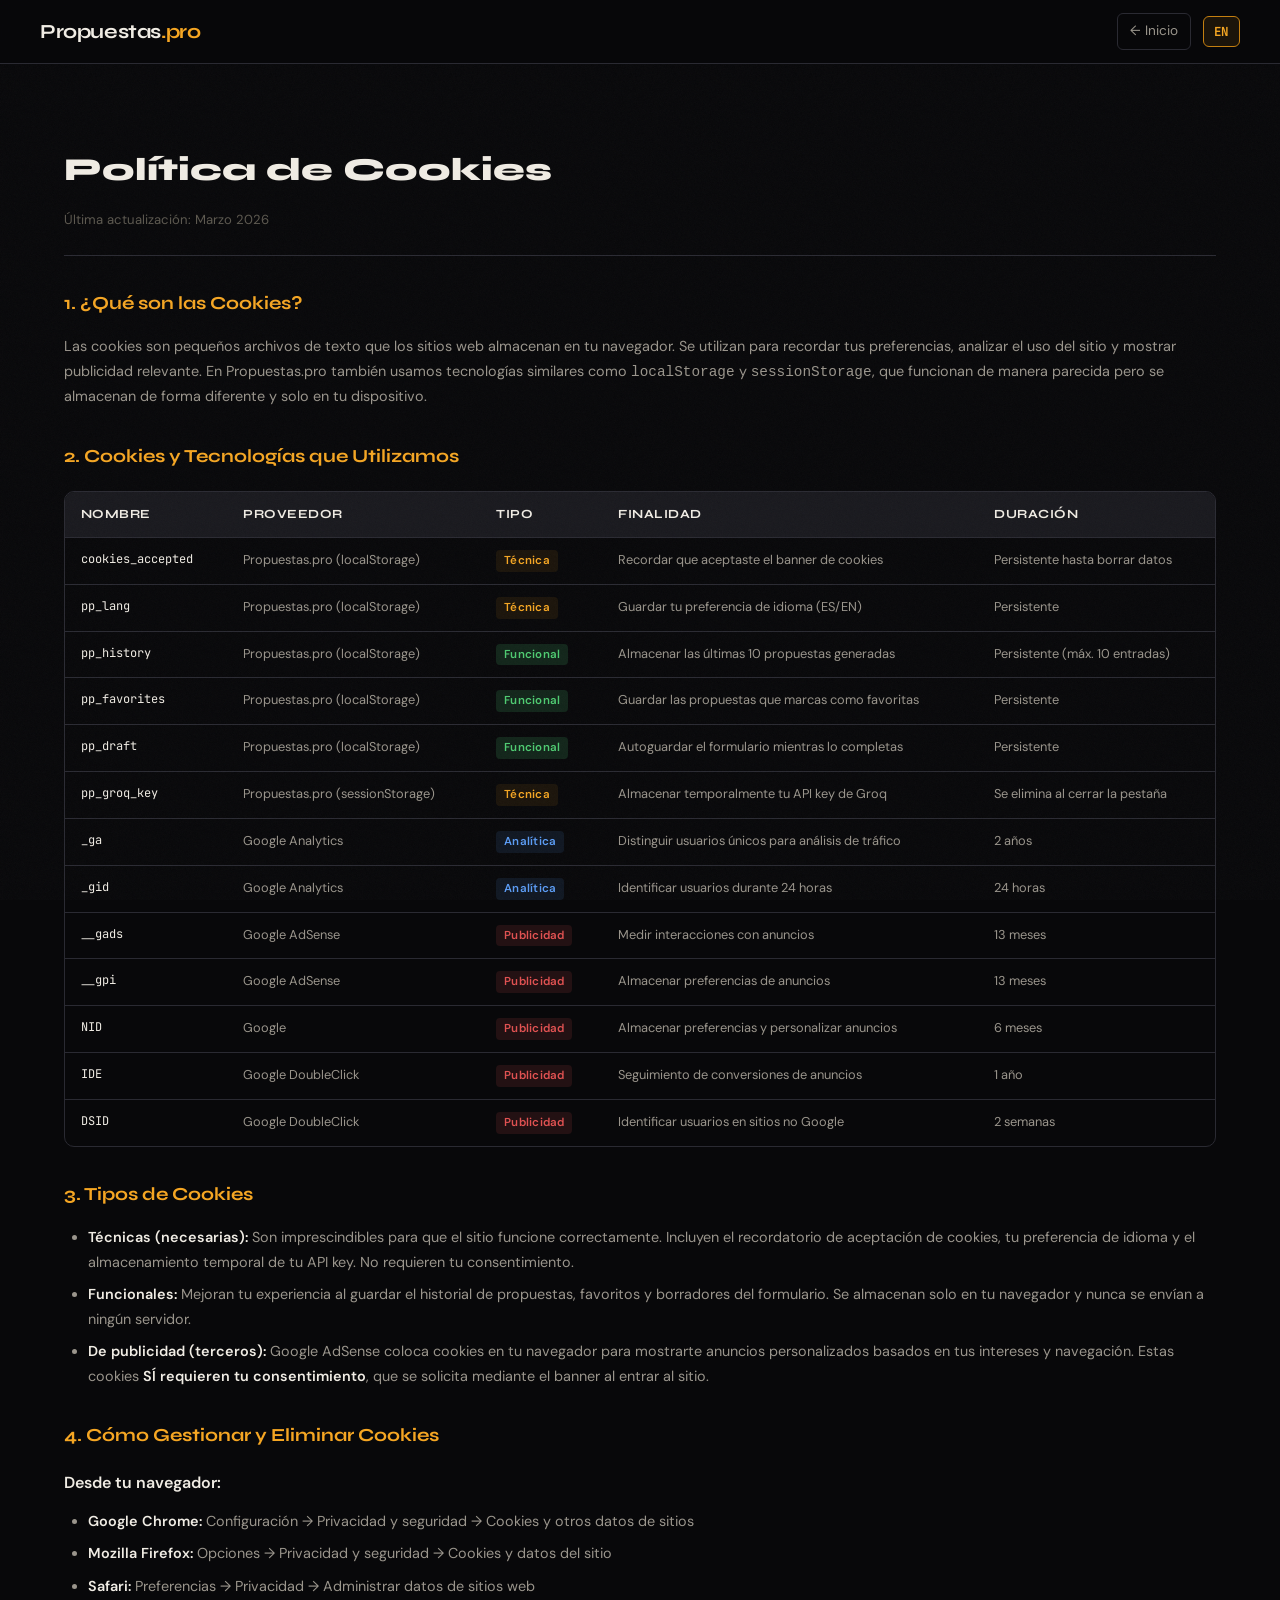
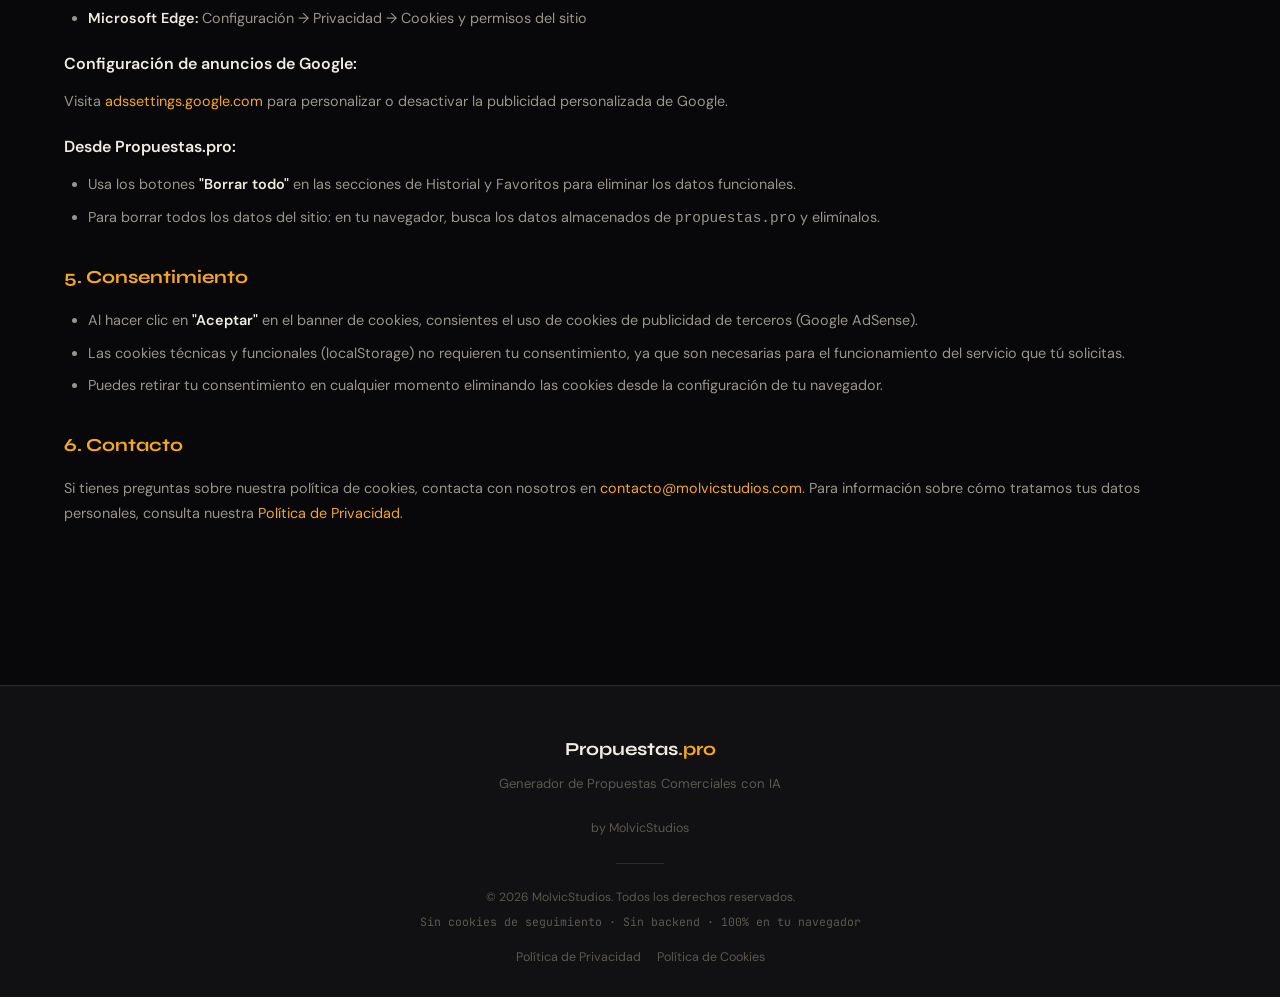
==== commit 0c2a1ce3: "feat: integrate AdSense, add favicon, and enhance how it works section" ====
--- a/cookies.html
+++ b/cookies.html
@@ -17,10 +17,18 @@
   <!-- Theme -->
   <meta name="theme-color" content="#08080a">
 
+  <!-- Favicon -->
+  <link rel="icon" type="image/svg+xml" href="/favicon.svg">
+  <link rel="icon" type="image/x-icon" href="/favicon.ico">
+
+  <!-- AdSense -->
+  <script async src="https://pagead2.googlesyndication.com/pagead/js/adsbygoogle.js?client=ca-pub-1513893788851225"
+          crossorigin="anonymous"></script>
+
   <!-- Google Fonts -->
   <link rel="preconnect" href="https://fonts.googleapis.com">
   <link rel="preconnect" href="https://fonts.gstatic.com" crossorigin>
-  <link href="https://fonts.googleapis.com/css2?family=Syne:wght@600;700;800&family=DM+Sans:wght@400;500;600;700&family=JetBrains+Mono:wght@400;500;700&display=swap" rel="stylesheet">
+  <link href="https://fonts.googleapis.com/css2?family=Syne:wght@600;700;800&family=DM+Sans:wght@400;500;600;700&family=JetBrains+Mono:wght@400;500;700&display=optional" rel="stylesheet">
 
   <!-- Stylesheet (same as index.html) -->
   <link rel="stylesheet" href="css/styles.css">
--- a/css/styles.css
+++ b/css/styles.css
@@ -127,7 +127,7 @@
   content: '';
   position: fixed;
   inset: 0;
-  z-index: 9990;
+  z-index: 2;
   pointer-events: none;
   opacity: 0.035;
   background-image: url("data:image/svg+xml,%3Csvg viewBox='0 0 512 512' xmlns='http://www.w3.org/2000/svg'%3E%3Cfilter id='grain'%3E%3CfeTurbulence type='fractalNoise' baseFrequency='0.75' numOctaves='4' stitchTiles='stitch'/%3E%3C/filter%3E%3Crect width='100%25' height='100%25' filter='url(%23grain)'/%3E%3C/svg%3E");
@@ -352,6 +352,114 @@
   animation: fadeUp var(--t-slow) var(--ease) 0.14s both;
 }
 
+.hero__cta {
+  display: inline-flex;
+  align-items: center;
+  margin-top: var(--sp-6);
+  padding: 14px 32px;
+  font-size: 1rem;
+  font-weight: 700;
+  font-family: var(--font-display);
+  color: #08080a;
+  background: var(--amber);
+  border-radius: var(--r-md);
+  text-decoration: none;
+  transition: all var(--t-fast) var(--ease);
+  animation: fadeUp var(--t-slow) var(--ease) 0.2s both;
+  border: 2px solid transparent;
+  letter-spacing: -0.01em;
+}
+.hero__cta:hover {
+  background: var(--amber-bright);
+  transform: translateY(-2px);
+  box-shadow: var(--shadow-amber);
+  color: #08080a;
+  text-decoration: none;
+}
+.hero__cta:active { transform: scale(0.97); color: #08080a; }
+
+/* ── 10.5. HOW IT WORKS ──────────────────────────────────────────────────────────────── */
+#how-it-works {
+  text-align: center;
+  padding: var(--sp-4) 0 var(--sp-8);
+  animation: fadeUp var(--t-slow) var(--ease) 0.22s both;
+}
+
+.hiw__grid {
+  display: grid;
+  grid-template-columns: repeat(4, 1fr);
+  gap: var(--sp-4);
+  margin-top: var(--sp-6);
+  max-width: 1100px;
+  margin-inline: auto;
+}
+
+.hiw__step {
+  padding: var(--sp-6);
+  background: var(--bg-surface);
+  border: 1px solid var(--border);
+  border-radius: var(--r-lg);
+  transition: border-color var(--t-base) var(--ease), transform var(--t-base) var(--ease);
+  text-align: left;
+}
+.hiw__step:hover {
+  border-color: var(--amber-dim);
+  transform: translateY(-3px);
+}
+
+.hiw__step-n {
+  display: inline-flex;
+  align-items: center;
+  justify-content: center;
+  width: 28px;
+  height: 28px;
+  border-radius: 50%;
+  background: var(--amber-glow2);
+  border: 1px solid rgba(245,166,35,0.3);
+  color: var(--amber);
+  font-family: var(--font-mono);
+  font-size: 0.75rem;
+  font-weight: 700;
+  margin-bottom: var(--sp-3);
+}
+
+.hiw__step-icon {
+  font-size: 1.75rem;
+  margin-bottom: var(--sp-2);
+  line-height: 1;
+}
+
+.hiw__step-title {
+  font-family: var(--font-display);
+  font-size: 1rem;
+  font-weight: 700;
+  color: var(--text-primary);
+  margin-bottom: var(--sp-2);
+}
+
+.hiw__step-desc {
+  font-size: 0.85rem;
+  color: var(--text-secondary);
+  line-height: 1.6;
+}
+
+/* ── AD UNITS ────────────────────────────────────────────────────────────────── */
+.ad-unit {
+  text-align: center;
+  margin: var(--sp-6) auto;
+  max-width: 970px;
+  min-height: 90px;
+  overflow: hidden;
+}
+.ad-unit--incontent {
+  padding: var(--sp-3) var(--sp-6);
+  border-top: 1px solid var(--border);
+  background: var(--bg-deep);
+  margin: 0;
+  min-height: 90px;
+  max-width: none;
+}
+
 /* ── 11. MODE SELECTOR ────────────────────────────────────────────────────── */
 #mode-section {
   animation: fadeUp var(--t-slow) var(--ease) 0.18s both;
@@ -867,6 +975,73 @@
   font-weight: 700;
 }
 .toggle-btn:active { transform: scale(0.97); }
+
+/* ── Logo Upload ────────────────────────────────────────────────────────── */
+.logo-upload-area {
+  display: flex;
+  flex-direction: column;
+  align-items: flex-start;
+  gap: var(--sp-3);
+  padding: var(--sp-4);
+  border: 1px dashed var(--border-light);
+  border-radius: var(--r-md);
+  background: var(--bg-elevated);
+  transition: border-color var(--t-fast);
+}
+.logo-upload-area:hover { border-color: var(--amber); }
+
+.logo-upload-placeholder {
+  display: flex;
+  align-items: center;
+  gap: var(--sp-3);
+  flex-wrap: wrap;
+}
+.logo-upload-icon { font-size: 1.4rem; line-height: 1; }
+
+.btn-logo-upload {
+  padding: 7px 16px;
+  font-size: 0.82rem;
+  font-weight: 600;
+  color: var(--amber);
+  background: transparent;
+  border: 1px solid var(--amber-dim);
+  border-radius: var(--r-sm);
+  cursor: pointer;
+  transition: all var(--t-fast) var(--ease);
+}
+.btn-logo-upload:hover {
+  background: var(--amber-glow);
+  border-color: var(--amber);
+}
+
+.logo-upload-hint {
+  font-size: 0.75rem;
+  color: var(--text-muted);
+  font-family: var(--font-mono);
+}
+
+.logo-preview {
+  max-height: 72px;
+  max-width: 220px;
+  object-fit: contain;
+  border-radius: var(--r-sm);
+  border: 1px solid var(--border);
+  background: #fff;
+  padding: 4px 8px;
+}
+
+.btn-logo-remove {
+  font-size: 0.78rem;
+  color: var(--red);
+  background: transparent;
+  border: none;
+  cursor: pointer;
+  padding: 0;
+  opacity: 0.8;
+  transition: opacity var(--t-fast);
+}
+.btn-logo-remove:hover { opacity: 1; text-decoration: underline; }
+
 
 /* Language toggle */
 .lang-toggle-group {
@@ -1114,17 +1289,20 @@
 }
 
 .btn-favorite {
-  width: 36px;
   height: 36px;
   display: flex;
   align-items: center;
   justify-content: center;
-  font-size: 1.1rem;
+  padding: 0 12px;
+  gap: 6px;
+  font-size: 0.85rem;
+  font-weight: 600;
   color: var(--text-muted);
   background: var(--bg-elevated);
   border: 1px solid var(--border);
   border-radius: var(--r-md);
   transition: all var(--t-fast) var(--ease);
+  white-space: nowrap;
 }
 .btn-favorite:hover { color: var(--amber); border-color: var(--amber); }
 .btn-favorite.active { color: var(--amber); background: var(--amber-glow2); border-color: var(--amber); }
@@ -1612,6 +1790,12 @@
     font-size: 0.65rem;
     min-width: 60px;
   }
+  .proposal-pre,
+  .live-preview-pre {
+    white-space: pre-wrap;
+    word-break: break-word;
+  }
+  .hiw__grid { grid-template-columns: 1fr 1fr; }
 }
 
 /* Tablet: 640px–1023px */
